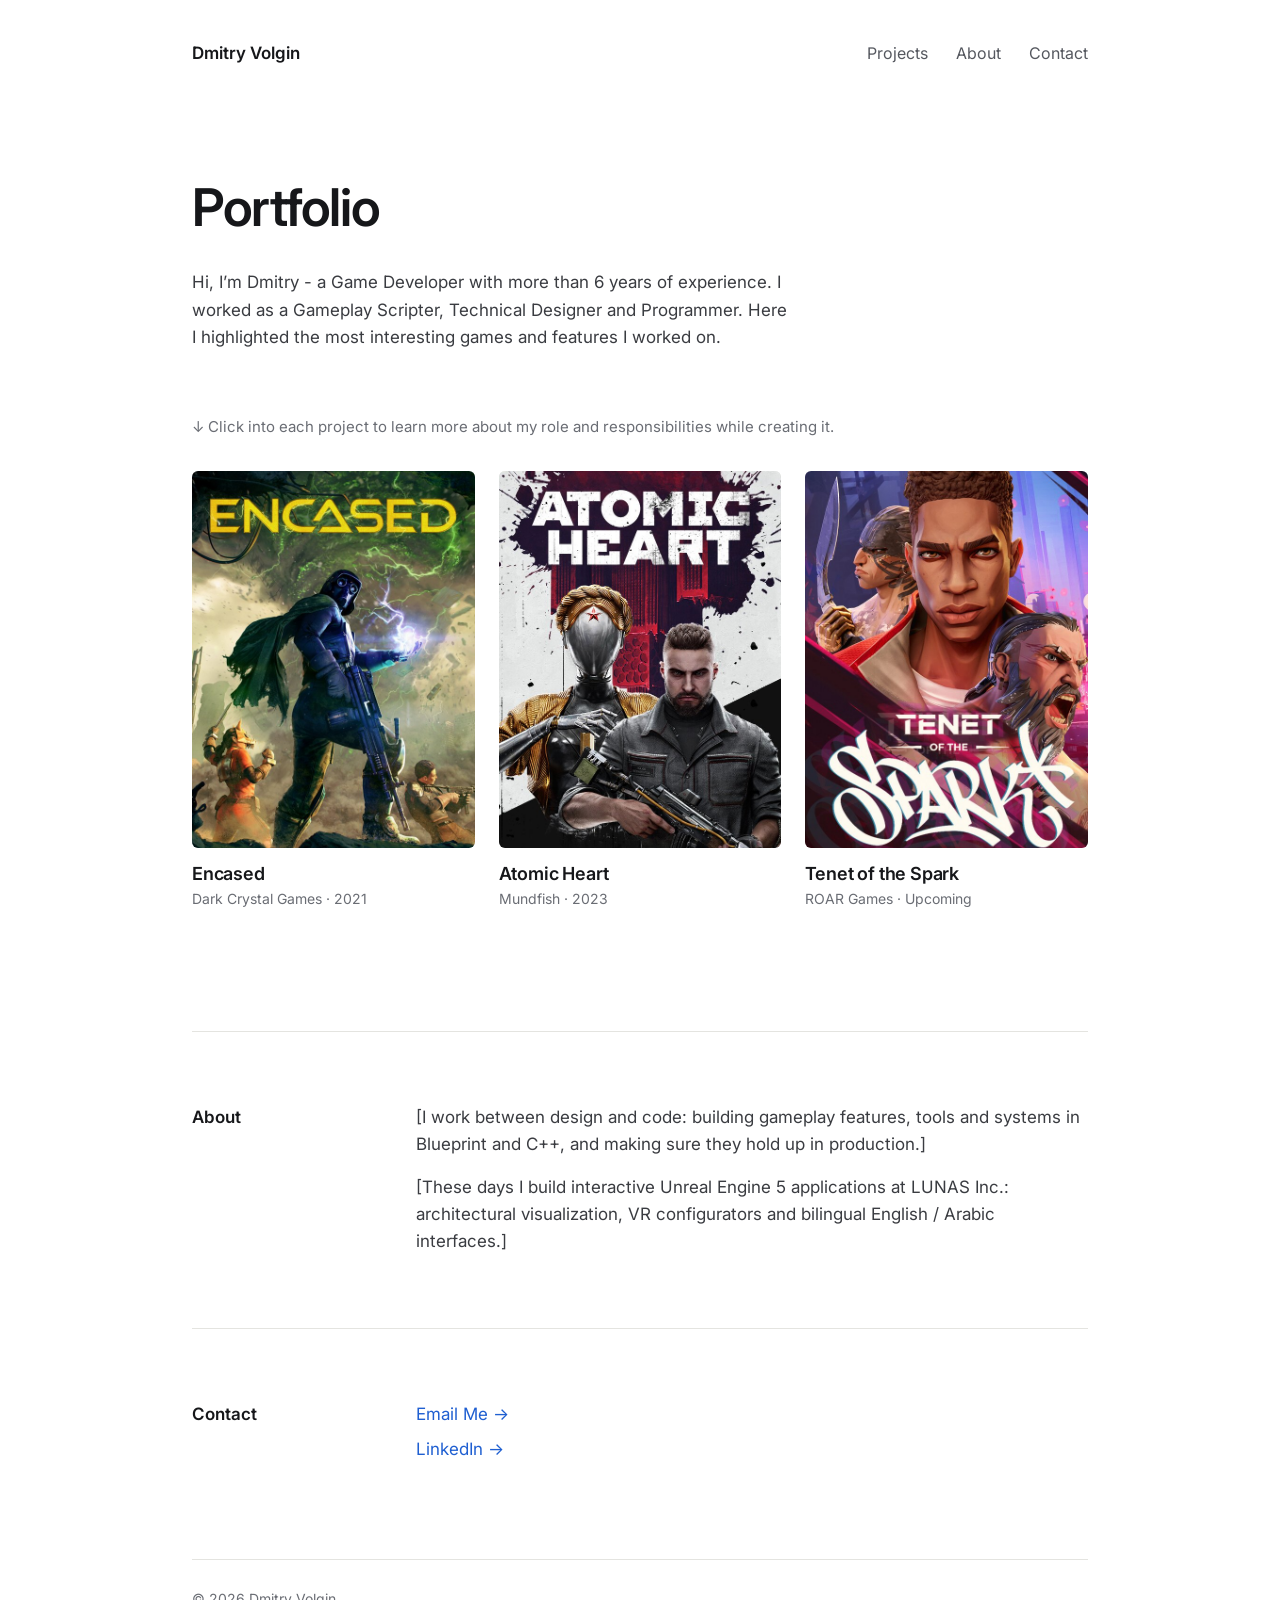
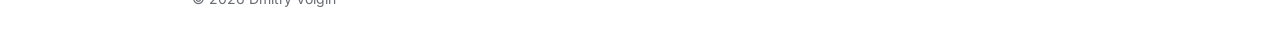
==== index.html @ 2759f9f1 "Intro wording: I worked on Co-Authored-By: Claude Opus 5.5 <noreply@anthropic.com> Claude-Session: h" ====
<!DOCTYPE html>
<html lang="en">
<head>
  <meta charset="utf-8">
  <meta name="viewport" content="width=device-width, initial-scale=1">
  <title>Dmitry Volgin — Portfolio</title>
  <meta name="description" content="Game Developer with more than 6 years of experience: Gameplay Scripter, Technical Designer and Programmer. Encased, Atomic Heart, Tenet of the Spark.">
  <meta property="og:title" content="Dmitry Volgin — Portfolio">
  <meta property="og:description" content="Game Developer with more than 6 years of experience. Encased, Atomic Heart, Tenet of the Spark.">
  <meta property="og:type" content="website">
  <link rel="icon" href="data:image/svg+xml,<svg xmlns='http://www.w3.org/2000/svg' viewBox='0 0 100 100'><text y='.9em' font-size='90'>🧙🏼‍♂️</text></svg>">
  <link rel="preconnect" href="https://fonts.googleapis.com">
  <link rel="preconnect" href="https://fonts.gstatic.com" crossorigin>
  <link rel="stylesheet" href="https://fonts.googleapis.com/css2?family=Inter:wght@400;500;600&display=swap">
  <link rel="stylesheet" href="assets/style.css?v=4">
  <script defer src="https://cloud.umami.is/script.js" data-website-id="734f66b2-72e3-453f-8a4b-711d15af3ee4"></script>
</head>
<body>
  <div class="container">
    <header class="site-header">
      <a class="brand" href="./">Dmitry Volgin</a>
      <nav class="nav" aria-label="Main">
        <a href="#projects">Projects</a>
        <a href="#about">About</a>
        <a href="#contact">Contact</a>
      </nav>
    </header>

    <main>
      <section class="intro">
        <h1>Portfolio</h1>
        <p>Hi, I’m Dmitry - a Game Developer with more than 6 years of experience. I worked as a Gameplay Scripter, Technical Designer and Programmer. Here I highlighted the most interesting games and features I worked on.</p>
      </section>

      <section id="projects" aria-label="Projects">
        <p class="hint">↓ Click into each project to learn more about my role and responsibilities while creating it.</p>
        <div class="work">
          <a class="card" href="projects/encased.html" data-umami-event="open-project" data-umami-event-project="encased">
            <div class="thumb"><img src="images/encased-card.jpg" onerror="this.remove()" alt="Encased cover" loading="lazy"></div>
            <div class="card-text">
              <h2>Encased</h2>
              <span class="meta">Dark Crystal Games · 2021</span>
            </div>
          </a>
          <a class="card" href="projects/atomic-heart.html" data-umami-event="open-project" data-umami-event-project="atomic-heart">
            <div class="thumb"><img src="images/atomic-heart-card.jpg" onerror="this.remove()" alt="Atomic Heart cover" loading="lazy" style="object-position: center top"></div>
            <div class="card-text">
              <h2>Atomic Heart</h2>
              <span class="meta">Mundfish · 2023</span>
            </div>
          </a>
          <a class="card" href="projects/tenet-of-the-spark.html" data-umami-event="open-project" data-umami-event-project="tenet-of-the-spark">
            <div class="thumb"><img src="images/tenet-of-the-spark-card.jpg" onerror="this.remove()" alt="Tenet of the Spark cover" loading="lazy"></div>
            <div class="card-text">
              <h2>Tenet of the Spark</h2>
              <span class="meta">ROAR Games · Upcoming</span>
            </div>
          </a>
        </div>
      </section>

      <section id="about" class="split">
        <h2>About</h2>
        <div>
          <p>[I work between design and code: building gameplay features, tools and systems in Blueprint and C++, and making sure they hold up in production.]</p>
          <p>[These days I build interactive Unreal Engine 5 applications at LUNAS Inc.: architectural visualization, VR configurators and bilingual English / Arabic interfaces.]</p>
        </div>
      </section>

      <section id="contact" class="split">
        <h2>Contact</h2>
        <div>
          <a class="accent" href="mailto:dmitryvolgin1996@gmail.com" data-umami-event="contact-email">Email Me →</a>
          <a class="accent" href="https://www.linkedin.com/in/dmitryvolgin1996/" target="_blank" rel="noopener" data-umami-event="contact-linkedin">LinkedIn →</a>
        </div>
      </section>
    </main>

    <footer class="site-footer">
      <span>© 2026 Dmitry Volgin</span>
    </footer>
  </div>
</body>
</html>
---- assets/style.css ----
:root {
  --bg: #FFFFFF;
  --text: #16171A;
  --body: #3A3C41;
  --nav: #55585F;
  --muted: #6A6D74;
  --line: #E4E4E0;
  --thumb: #EEEEEA;
  --soft: #F5F5F2;
  --accent: #1F5FD1;
  --radius: 6px;
  --max: 960px;
  --read: 680px;
}

* { box-sizing: border-box; }

html { scroll-behavior: smooth; }

body {
  margin: 0;
  background: var(--bg);
  color: var(--text);
  font: 17px/1.6 Inter, system-ui, -apple-system, "Segoe UI", Roboto, sans-serif;
  -webkit-font-smoothing: antialiased;
}

a { color: var(--text); text-decoration: none; }
a:hover { text-decoration: underline; text-underline-offset: 4px; }
a.accent { color: var(--accent); }

img { display: block; max-width: 100%; }

.container { max-width: var(--max); margin: 0 auto; padding: 0 32px; }

/* ---------- Header ---------- */
.site-header {
  padding: 40px 0 0;
  display: flex; flex-wrap: wrap; justify-content: space-between; align-items: center; gap: 16px;
}
.brand { font-weight: 600; font-size: 17px; }
.nav { display: flex; flex-wrap: wrap; gap: 28px; font-size: 16px; }
.nav a { color: var(--nav); }

/* ---------- Home ---------- */
.intro { padding: 112px 0 64px; }
.intro h1 {
  margin: 0; font-size: clamp(36px, 5vw, 52px); font-weight: 600;
  line-height: 1.12; letter-spacing: -0.025em;
}
.intro p { margin: 32px 0 0; max-width: 600px; color: var(--body); }
.hint { margin: 0 0 32px; font-size: 15px; color: var(--muted); }

.work {
  display: grid; gap: 48px 24px;
  grid-template-columns: repeat(auto-fill, minmax(min(100%, 240px), 1fr));
  padding-bottom: 120px;
}
.card { display: flex; flex-direction: column; gap: 14px; }
.card:hover { text-decoration: none; }
.card:hover h2 { text-decoration: underline; text-underline-offset: 4px; }
.thumb {
  aspect-ratio: 3 / 4; border-radius: var(--radius);
  background: var(--thumb); overflow: hidden;
}
.thumb img { width: 100%; height: 100%; object-fit: cover; transition: transform .3s ease; }
.card:hover .thumb img { transform: scale(1.02); }
.card h2 { margin: 0; font-size: 18px; font-weight: 600; line-height: 1.35; letter-spacing: -0.01em; }
.card .meta { font-size: 14px; color: var(--muted); }
.card-text { display: flex; flex-direction: column; gap: 2px; }

.split {
  border-top: 1px solid var(--line);
  padding: 72px 0;
  display: flex; flex-wrap: wrap; gap: 24px 64px;
}
.split > h2 { flex: 0 0 160px; margin: 0; font-size: 17px; font-weight: 600; }
.split > div { flex: 1 1 420px; min-width: 0; display: flex; flex-direction: column; gap: 8px; }
.split > div p { margin: 0; color: var(--body); }
#about > div { gap: 16px; }
#contact { padding-bottom: 96px; }

/* ---------- Footer ---------- */
.site-footer {
  border-top: 1px solid var(--line);
  padding: 28px 0 40px;
  display: flex; flex-wrap: wrap; justify-content: space-between; gap: 12px;
  font-size: 14px; color: var(--muted);
}

/* ---------- Project page ---------- */
.project-top { padding: 96px 0 48px; }
.back { font-size: 15px; color: var(--muted); }
.project-top h1 {
  margin: 24px 0 0; font-size: clamp(36px, 5vw, 52px); font-weight: 600;
  line-height: 1.12; letter-spacing: -0.025em;
}
.project-top .sub { margin: 10px 0 0; font-size: 22px; color: var(--muted); }

.cover { aspect-ratio: 16 / 9; border-radius: var(--radius); background: var(--thumb); overflow: hidden; }
.cover img { width: 100%; height: 100%; object-fit: cover; }

.props {
  margin: 48px 0 0; padding: 0 0 48px; border-bottom: 1px solid var(--line);
  display: grid; grid-template-columns: repeat(auto-fit, minmax(180px, 1fr)); gap: 24px;
}
.props dt { font-size: 14px; color: var(--muted); }
.props dd { margin: 4px 0 0; font-weight: 500; overflow-wrap: anywhere; }

.content { max-width: var(--read); padding-top: 56px; color: var(--body); line-height: 1.65; }
.content p { margin: 0 0 18px; }
.content ul { margin: 0 0 18px; padding-left: 20px; }
.content li { margin: 0 0 8px; }
.content h2 {
  margin: 64px 0 16px; font-size: 24px; font-weight: 600;
  letter-spacing: -0.015em; color: var(--text); line-height: 1.3;
}
.content h3 { margin: 48px 0 12px; font-size: 19px; font-weight: 600; color: var(--text); line-height: 1.35; }
.content h2, .content h3 { scroll-margin-top: 24px; }

.toc { list-style: none; padding: 0 !important; margin: 0 0 32px !important; }
.toc li { margin: 0 0 6px; }
.toc a { color: var(--muted); font-size: 15px; }
.toc a:hover { color: var(--text); }
.toc .lvl-3 { padding-left: 16px; }

.callout {
  background: var(--soft); border-radius: var(--radius);
  padding: 18px 20px; margin: 8px 0; font-size: 15px; color: var(--body);
}

.video {
  position: relative; aspect-ratio: 16 / 9; margin: 24px 0 32px;
  border-radius: var(--radius); overflow: hidden; background: var(--thumb);
}
.video.r43 { aspect-ratio: 4 / 3; }
.video iframe { position: absolute; inset: 0; width: 100%; height: 100%; border: 0; }

.pager {
  margin-top: 96px; border-top: 1px solid var(--line); padding: 40px 0;
  display: flex; flex-wrap: wrap; justify-content: space-between; gap: 16px;
}
.pager .prev { color: var(--nav); }
.pager .next { font-weight: 500; }

@media (max-width: 600px) {
  body { font-size: 16px; }
  .container { padding: 0 20px; }
  .site-header { padding-top: 28px; }
  .nav { gap: 20px; }
  .intro { padding: 72px 0 48px; }
  .project-top { padding: 64px 0 36px; }
  .project-top .sub { font-size: 19px; }
  .work { grid-template-columns: repeat(2, 1fr); gap: 32px 14px; padding-bottom: 80px; }
  .card { gap: 10px; }
  .card h2 { font-size: 16px; }
  .card .meta { font-size: 13px; }
}
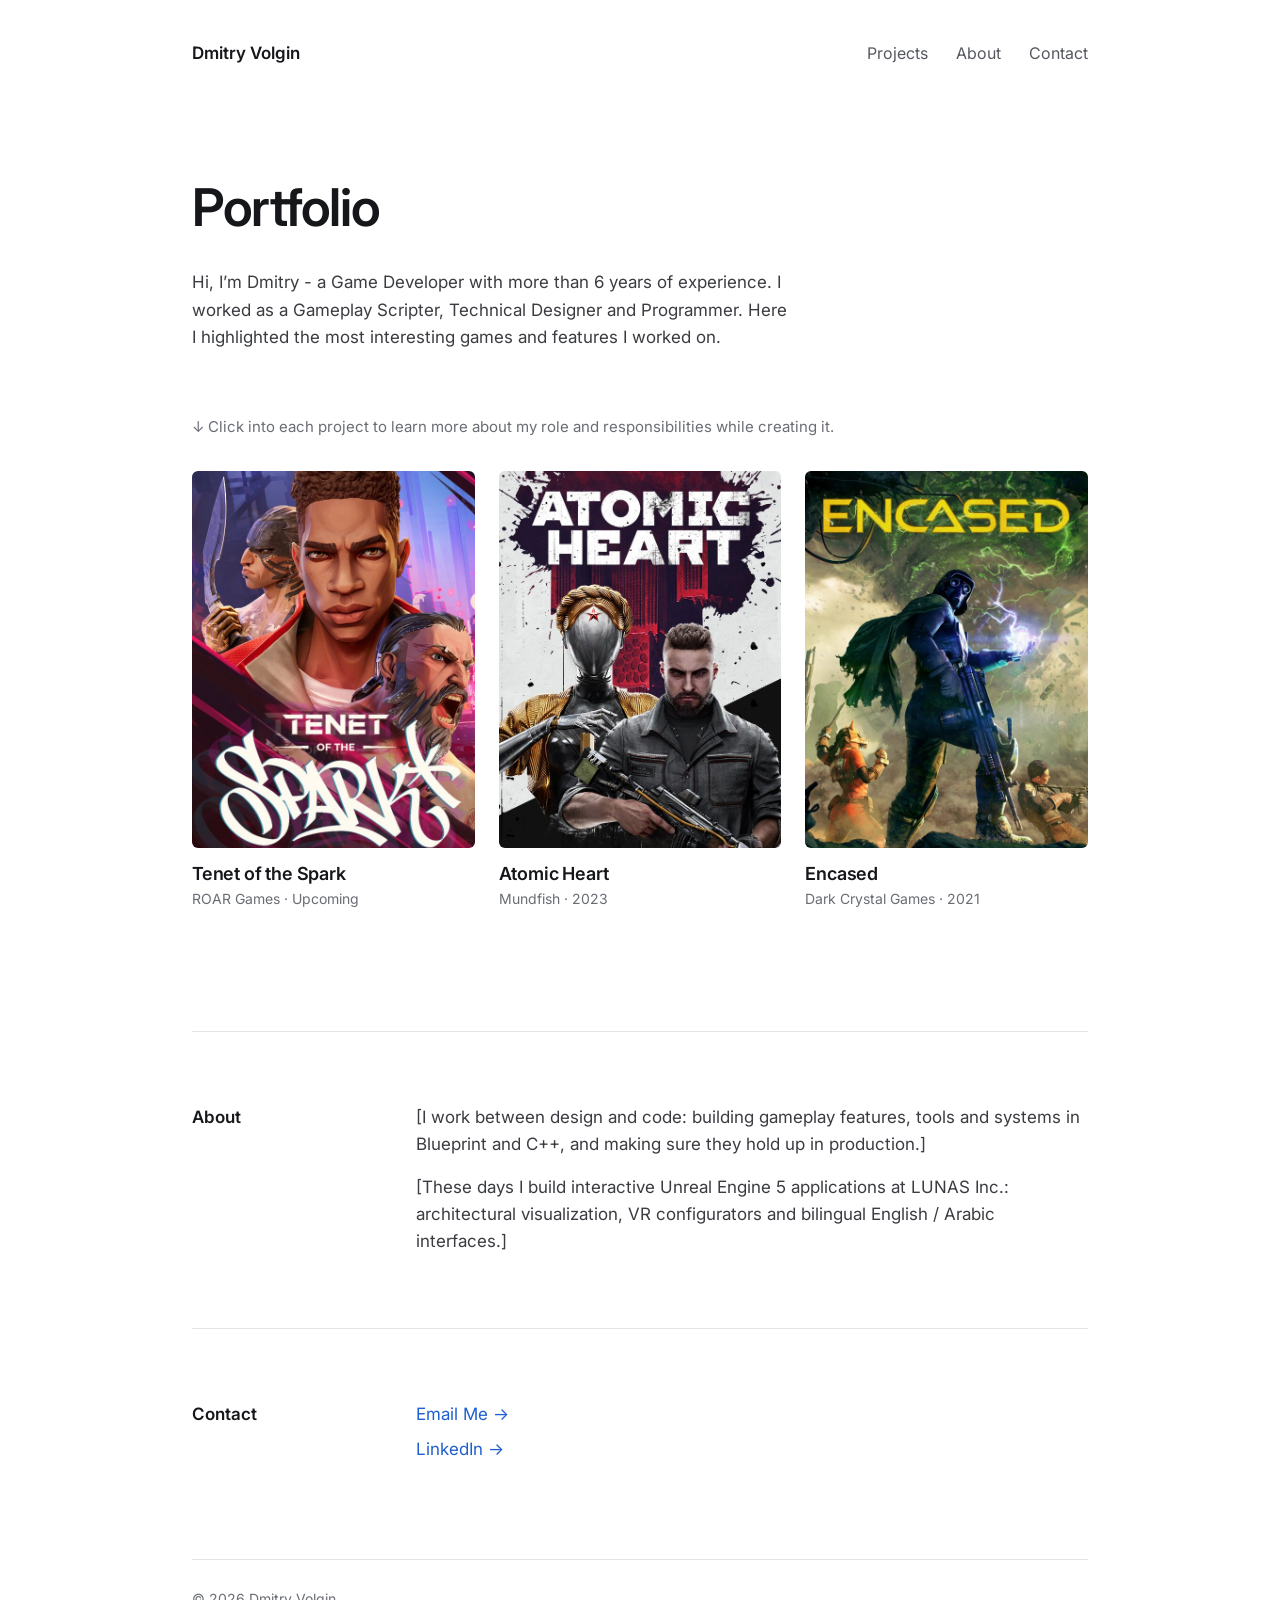
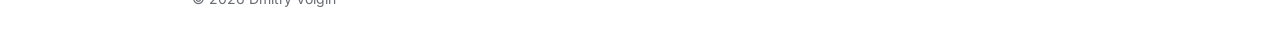
==== commit 876ed961: "Larger headings, sidebar table of contents, project order - Top-level section headings are h2 at 28p" ====
--- a/index.html
+++ b/index.html
@@ -12,7 +12,7 @@
   <link rel="preconnect" href="https://fonts.googleapis.com">
   <link rel="preconnect" href="https://fonts.gstatic.com" crossorigin>
   <link rel="stylesheet" href="https://fonts.googleapis.com/css2?family=Inter:wght@400;500;600&display=swap">
-  <link rel="stylesheet" href="assets/style.css?v=4">
+  <link rel="stylesheet" href="assets/style.css?v=6">
   <script defer src="https://cloud.umami.is/script.js" data-website-id="734f66b2-72e3-453f-8a4b-711d15af3ee4"></script>
 </head>
 <body>
@@ -35,11 +35,11 @@
       <section id="projects" aria-label="Projects">
         <p class="hint">↓ Click into each project to learn more about my role and responsibilities while creating it.</p>
         <div class="work">
-          <a class="card" href="projects/encased.html" data-umami-event="open-project" data-umami-event-project="encased">
-            <div class="thumb"><img src="images/encased-card.jpg" onerror="this.remove()" alt="Encased cover" loading="lazy"></div>
+          <a class="card" href="projects/tenet-of-the-spark.html" data-umami-event="open-project" data-umami-event-project="tenet-of-the-spark">
+            <div class="thumb"><img src="images/tenet-of-the-spark-card.jpg" onerror="this.remove()" alt="Tenet of the Spark cover" loading="lazy"></div>
             <div class="card-text">
-              <h2>Encased</h2>
-              <span class="meta">Dark Crystal Games · 2021</span>
+              <h2>Tenet of the Spark</h2>
+              <span class="meta">ROAR Games · Upcoming</span>
             </div>
           </a>
           <a class="card" href="projects/atomic-heart.html" data-umami-event="open-project" data-umami-event-project="atomic-heart">
@@ -49,11 +49,11 @@
               <span class="meta">Mundfish · 2023</span>
             </div>
           </a>
-          <a class="card" href="projects/tenet-of-the-spark.html" data-umami-event="open-project" data-umami-event-project="tenet-of-the-spark">
-            <div class="thumb"><img src="images/tenet-of-the-spark-card.jpg" onerror="this.remove()" alt="Tenet of the Spark cover" loading="lazy"></div>
+          <a class="card" href="projects/encased.html" data-umami-event="open-project" data-umami-event-project="encased">
+            <div class="thumb"><img src="images/encased-card.jpg" onerror="this.remove()" alt="Encased cover" loading="lazy"></div>
             <div class="card-text">
-              <h2>Tenet of the Spark</h2>
-              <span class="meta">ROAR Games · Upcoming</span>
+              <h2>Encased</h2>
+              <span class="meta">Dark Crystal Games · 2021</span>
             </div>
           </a>
         </div>
--- a/assets/style.css
+++ b/assets/style.css
@@ -112,17 +112,53 @@
 .content ul { margin: 0 0 18px; padding-left: 20px; }
 .content li { margin: 0 0 8px; }
 .content h2 {
-  margin: 64px 0 16px; font-size: 24px; font-weight: 600;
+  margin: 64px 0 16px; font-size: 28px; font-weight: 600;
   letter-spacing: -0.015em; color: var(--text); line-height: 1.3;
 }
-.content h3 { margin: 48px 0 12px; font-size: 19px; font-weight: 600; color: var(--text); line-height: 1.35; }
+.content h3 { margin: 48px 0 12px; font-size: 22px; font-weight: 600; color: var(--text); line-height: 1.35; }
 .content h2, .content h3 { scroll-margin-top: 24px; }
 
-.toc { list-style: none; padding: 0 !important; margin: 0 0 32px !important; }
-.toc li { margin: 0 0 6px; }
-.toc a { color: var(--muted); font-size: 15px; }
-.toc a:hover { color: var(--text); }
-.toc .lvl-3 { padding-left: 16px; }
+/* Table of contents: card inside the article (phones, tablets) */
+.toc-title { margin: 0 0 10px !important; font-size: 14px; color: var(--muted); }
+.toc-card {
+  background: var(--soft); border-radius: var(--radius);
+  padding: 18px 20px; margin: 8px 0 24px;
+}
+.toc { list-style: none; padding: 0 !important; margin: 0 !important; counter-reset: toc; }
+.toc li { margin: 0 0 8px; font-size: 15px; line-height: 1.4; break-inside: avoid; }
+.toc li:last-child { margin-bottom: 0; }
+.toc a { color: var(--accent); }
+.toc .lvl-2 { counter-increment: toc; display: flex; gap: 10px; }
+.toc .lvl-2::before {
+  content: counter(toc, decimal-leading-zero);
+  flex: 0 0 auto; color: var(--muted); font-variant-numeric: tabular-nums;
+}
+.toc .lvl-3 { padding-left: 30px; font-size: 14px; }
+@media (min-width: 560px) {
+  .toc { column-count: 2; column-gap: 32px; }
+}
+
+/* Table of contents: sticky sidebar (desktop) */
+.toc-side { display: none; }
+@media (min-width: 1000px) {
+  .project-body {
+    display: grid; grid-template-columns: minmax(0, var(--read)) minmax(0, 1fr); gap: 48px;
+  }
+  .toc-card { display: none; }
+  .toc-side {
+    display: block; position: sticky; top: 32px; align-self: start;
+    margin-top: 56px; max-height: calc(100vh - 64px); overflow-y: auto;
+  }
+  .toc-list { list-style: none; margin: 0; padding: 0; }
+  .toc-list li { margin: 0; font-size: 14px; line-height: 1.4; }
+  .toc-list a {
+    display: block; padding: 5px 0 5px 12px;
+    border-left: 2px solid var(--line); color: var(--muted);
+  }
+  .toc-list a:hover { color: var(--text); text-decoration: none; }
+  .toc-list .lvl-3 a { padding-left: 24px; font-size: 13px; }
+  .toc-list a.active { border-left-color: var(--text); color: var(--text); font-weight: 500; }
+}
 
 .callout {
   background: var(--soft); border-radius: var(--radius);
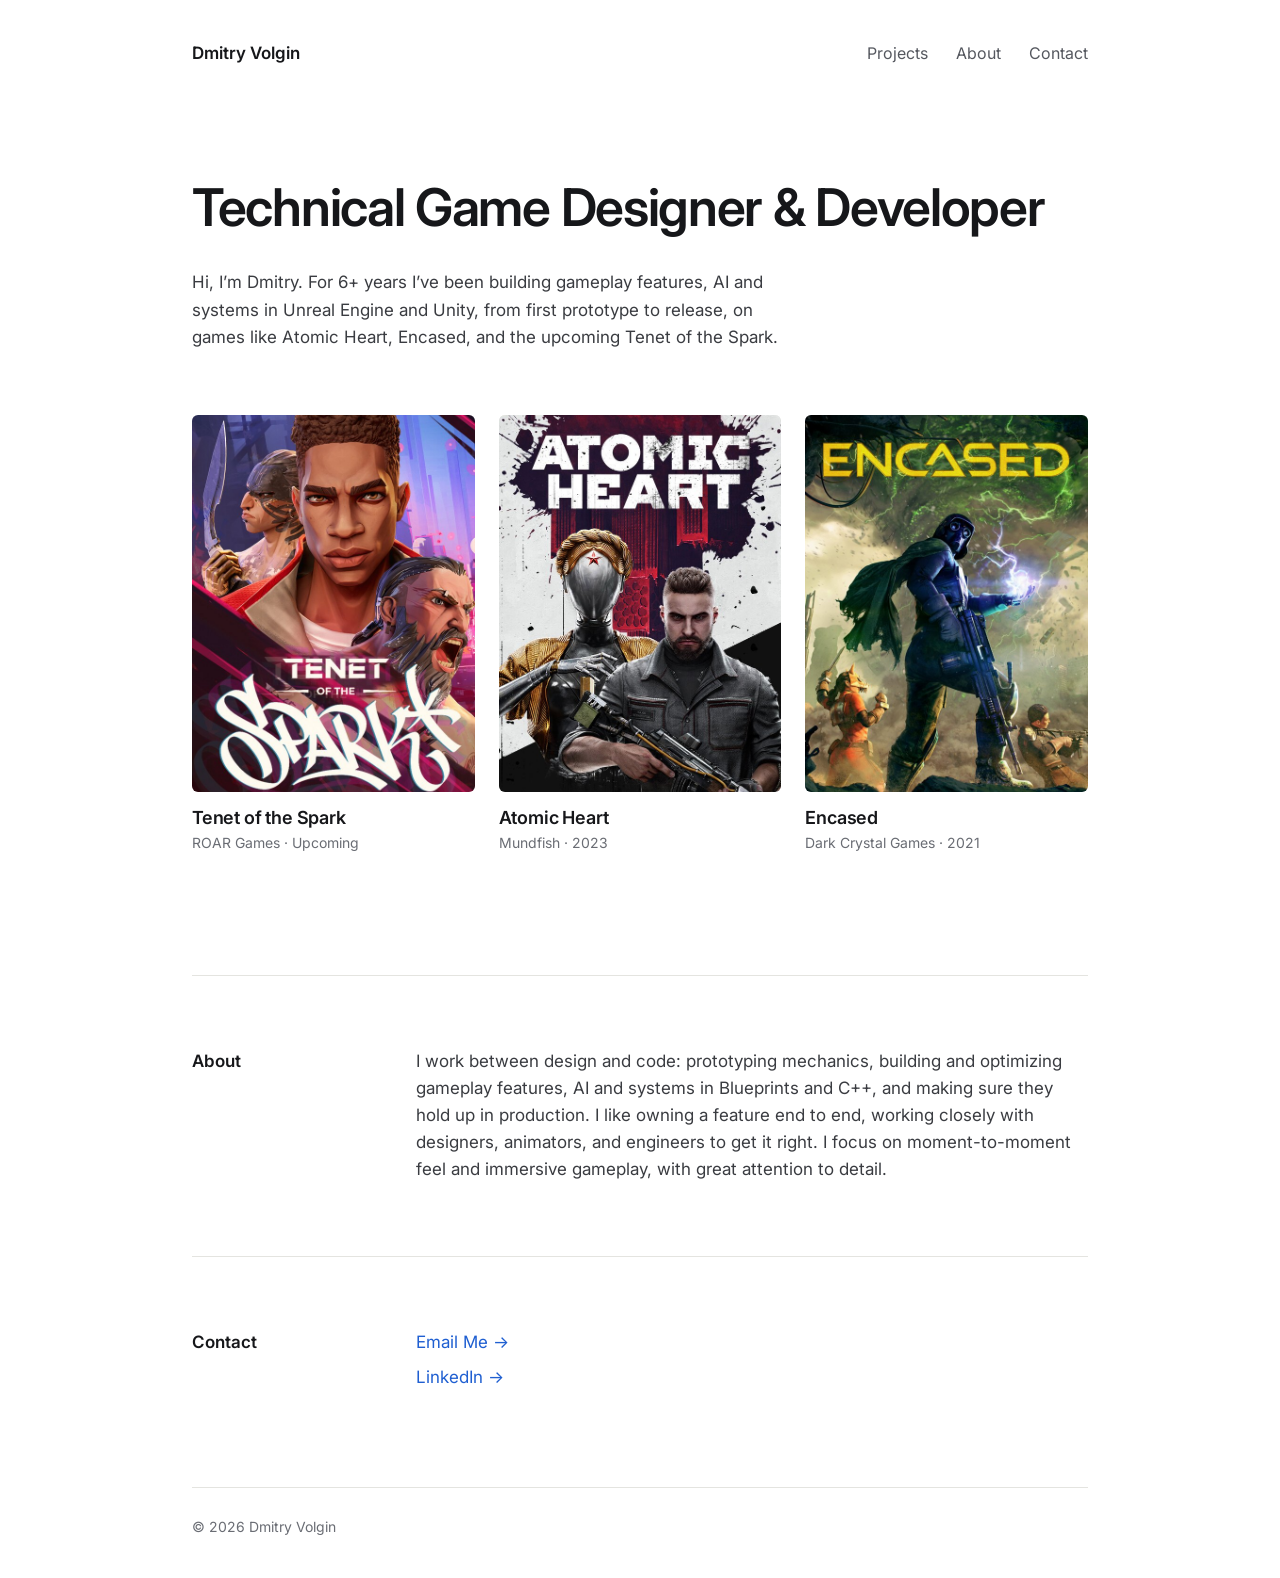
==== commit 3b0826b2: "Home: new heading, intro and About - Heading "Technical Game Designer & Developer" instead of "Portf" ====
--- a/index.html
+++ b/index.html
@@ -28,12 +28,11 @@
 
     <main>
       <section class="intro">
-        <h1>Portfolio</h1>
-        <p>Hi, I’m Dmitry - a Game Developer with more than 6 years of experience. I worked as a Gameplay Scripter, Technical Designer and Programmer. Here I highlighted the most interesting games and features I worked on.</p>
+        <h1>Technical Game Designer &amp; Developer</h1>
+        <p>Hi, I’m Dmitry. For 6+ years I’ve been building gameplay features, AI and systems in Unreal Engine and Unity, from first prototype to release, on games like Atomic Heart, Encased, and the upcoming Tenet of the Spark.</p>
       </section>
 
       <section id="projects" aria-label="Projects">
-        <p class="hint">↓ Click into each project to learn more about my role and responsibilities while creating it.</p>
         <div class="work">
           <a class="card" href="projects/tenet-of-the-spark.html" data-umami-event="open-project" data-umami-event-project="tenet-of-the-spark">
             <div class="thumb"><img src="images/tenet-of-the-spark-card.jpg" onerror="this.remove()" alt="Tenet of the Spark cover" loading="lazy"></div>
@@ -62,8 +61,7 @@
       <section id="about" class="split">
         <h2>About</h2>
         <div>
-          <p>[I work between design and code: building gameplay features, tools and systems in Blueprint and C++, and making sure they hold up in production.]</p>
-          <p>[These days I build interactive Unreal Engine 5 applications at LUNAS Inc.: architectural visualization, VR configurators and bilingual English / Arabic interfaces.]</p>
+          <p>I work between design and code: prototyping mechanics, building and optimizing gameplay features, AI and systems in Blueprints and C++, and making sure they hold up in production. I like owning a feature end to end, working closely with designers, animators, and engineers to get it right. I focus on moment-to-moment feel and immersive gameplay, with great attention to detail.</p>
         </div>
       </section>
 
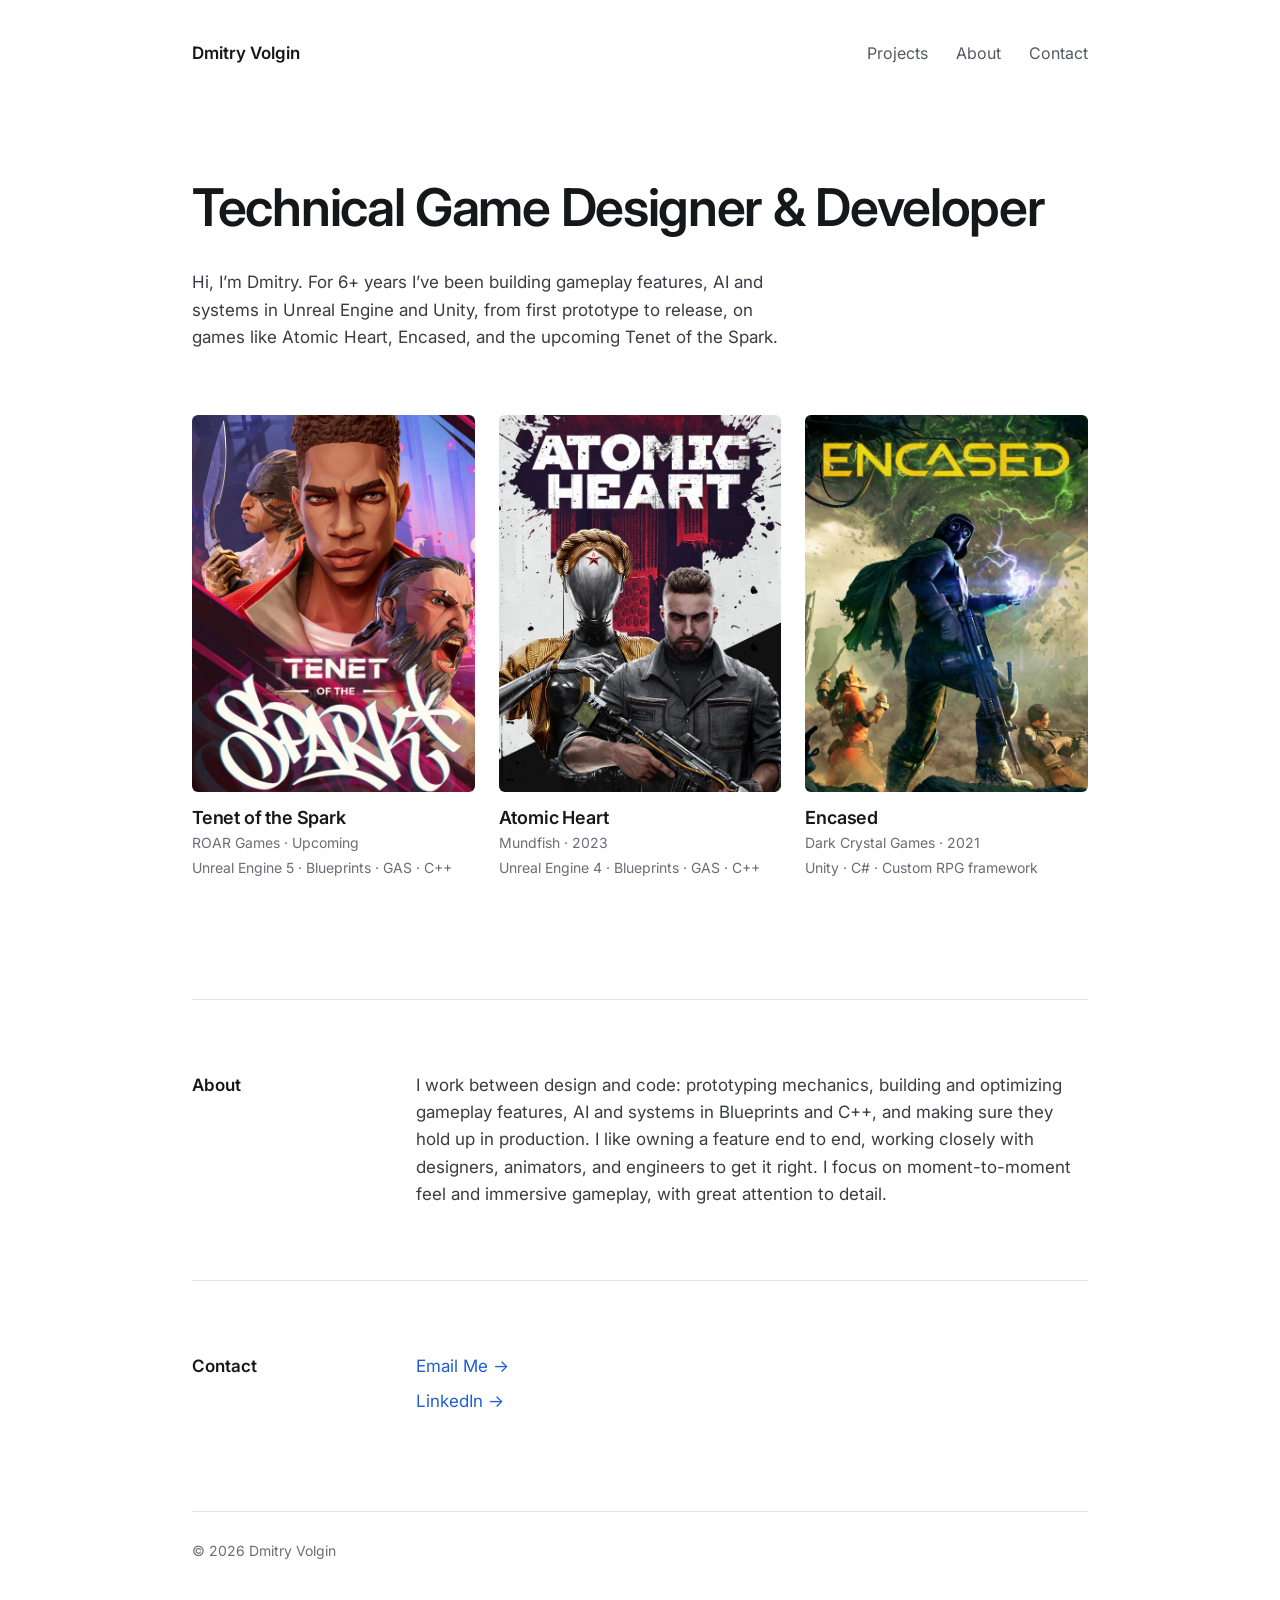
==== commit 9e805e79: "Deeper project write-ups, tech stack in subtitles and cards - Atomic Heart: detailed Ecosystem, car " ====
--- a/index.html
+++ b/index.html
@@ -39,6 +39,7 @@
             <div class="card-text">
               <h2>Tenet of the Spark</h2>
               <span class="meta">ROAR Games · Upcoming</span>
+              <span class="meta">Unreal Engine 5 · Blueprints · GAS · C++</span>
             </div>
           </a>
           <a class="card" href="projects/atomic-heart.html" data-umami-event="open-project" data-umami-event-project="atomic-heart">
@@ -46,6 +47,7 @@
             <div class="card-text">
               <h2>Atomic Heart</h2>
               <span class="meta">Mundfish · 2023</span>
+              <span class="meta">Unreal Engine 4 · Blueprints · GAS · C++</span>
             </div>
           </a>
           <a class="card" href="projects/encased.html" data-umami-event="open-project" data-umami-event-project="encased">
@@ -53,6 +55,7 @@
             <div class="card-text">
               <h2>Encased</h2>
               <span class="meta">Dark Crystal Games · 2021</span>
+              <span class="meta">Unity · C# · Custom RPG framework</span>
             </div>
           </a>
         </div>
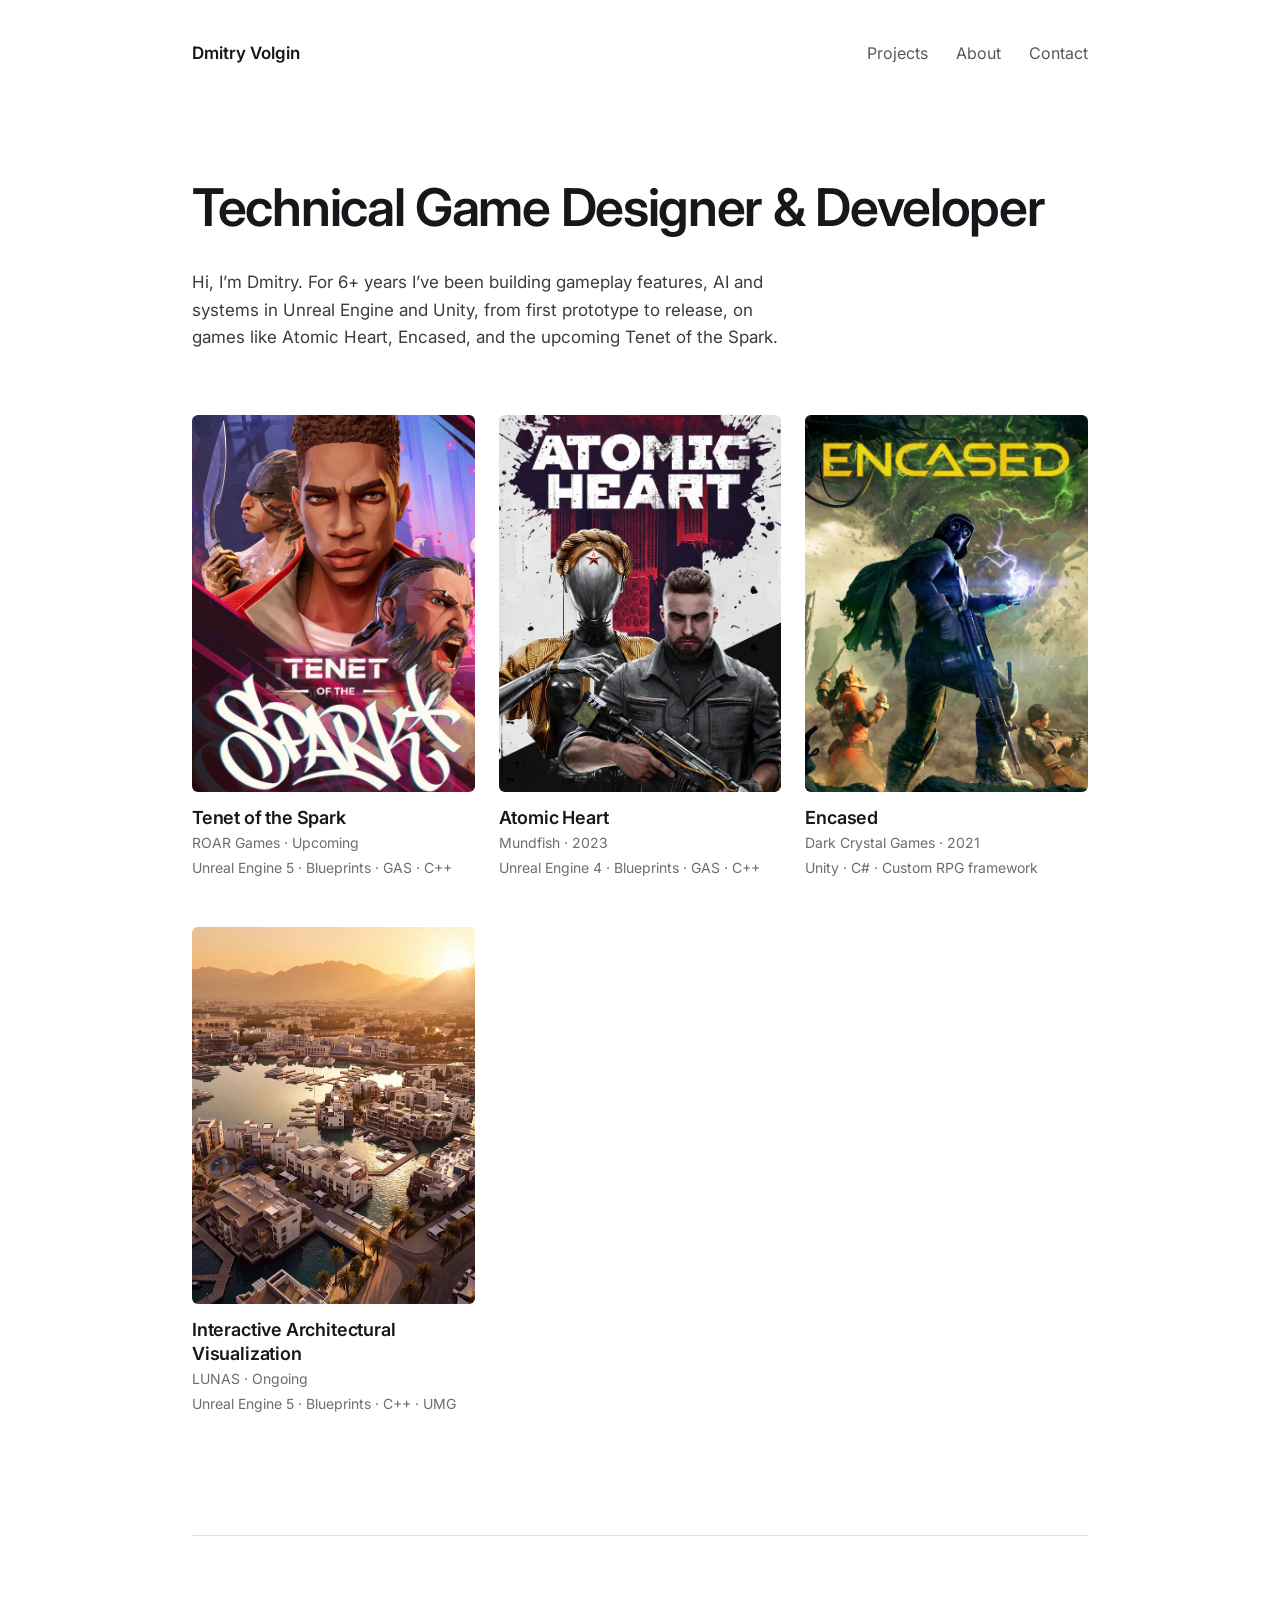
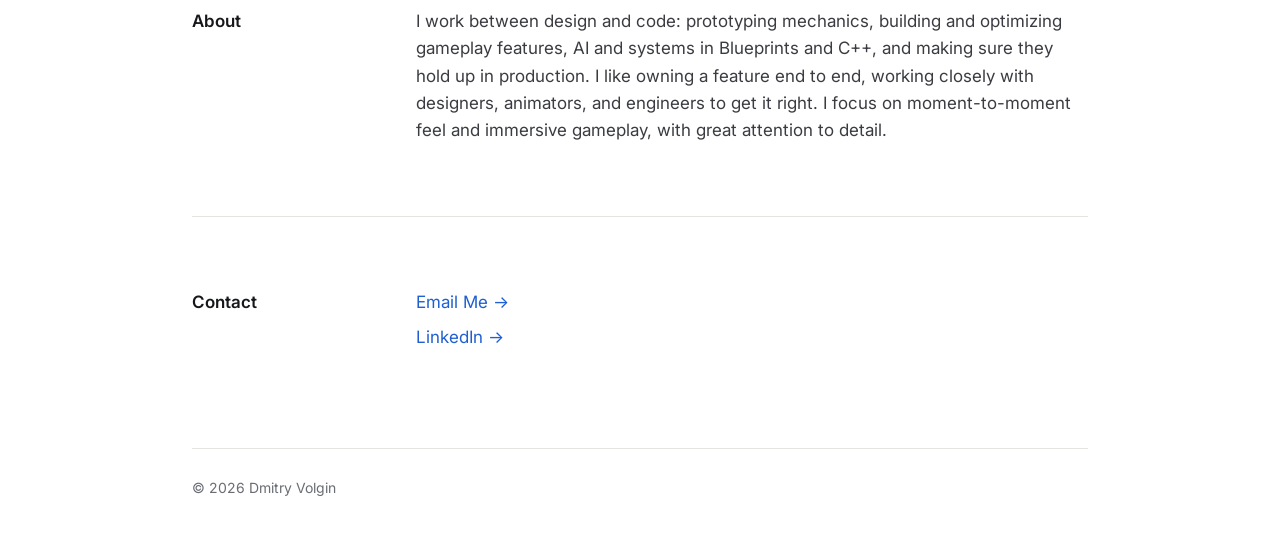
==== commit 450e791b: "Add Interactive Architectural Visualization (LUNAS) project Co-Authored-By: Claude Opus 5.5 <noreply" ====
--- a/index.html
+++ b/index.html
@@ -58,6 +58,14 @@
               <span class="meta">Unity · C# · Custom RPG framework</span>
             </div>
           </a>
+          <a class="card" href="projects/interactive-archviz.html" data-umami-event="open-project" data-umami-event-project="interactive-archviz">
+            <div class="thumb"><img src="images/interactive-archviz-card.webp" onerror="this.remove()" alt="Interactive Architectural Visualization cover" loading="lazy"></div>
+            <div class="card-text">
+              <h2>Interactive Architectural Visualization</h2>
+              <span class="meta">LUNAS · Ongoing</span>
+              <span class="meta">Unreal Engine 5 · Blueprints · C++ · UMG</span>
+            </div>
+          </a>
         </div>
       </section>
 
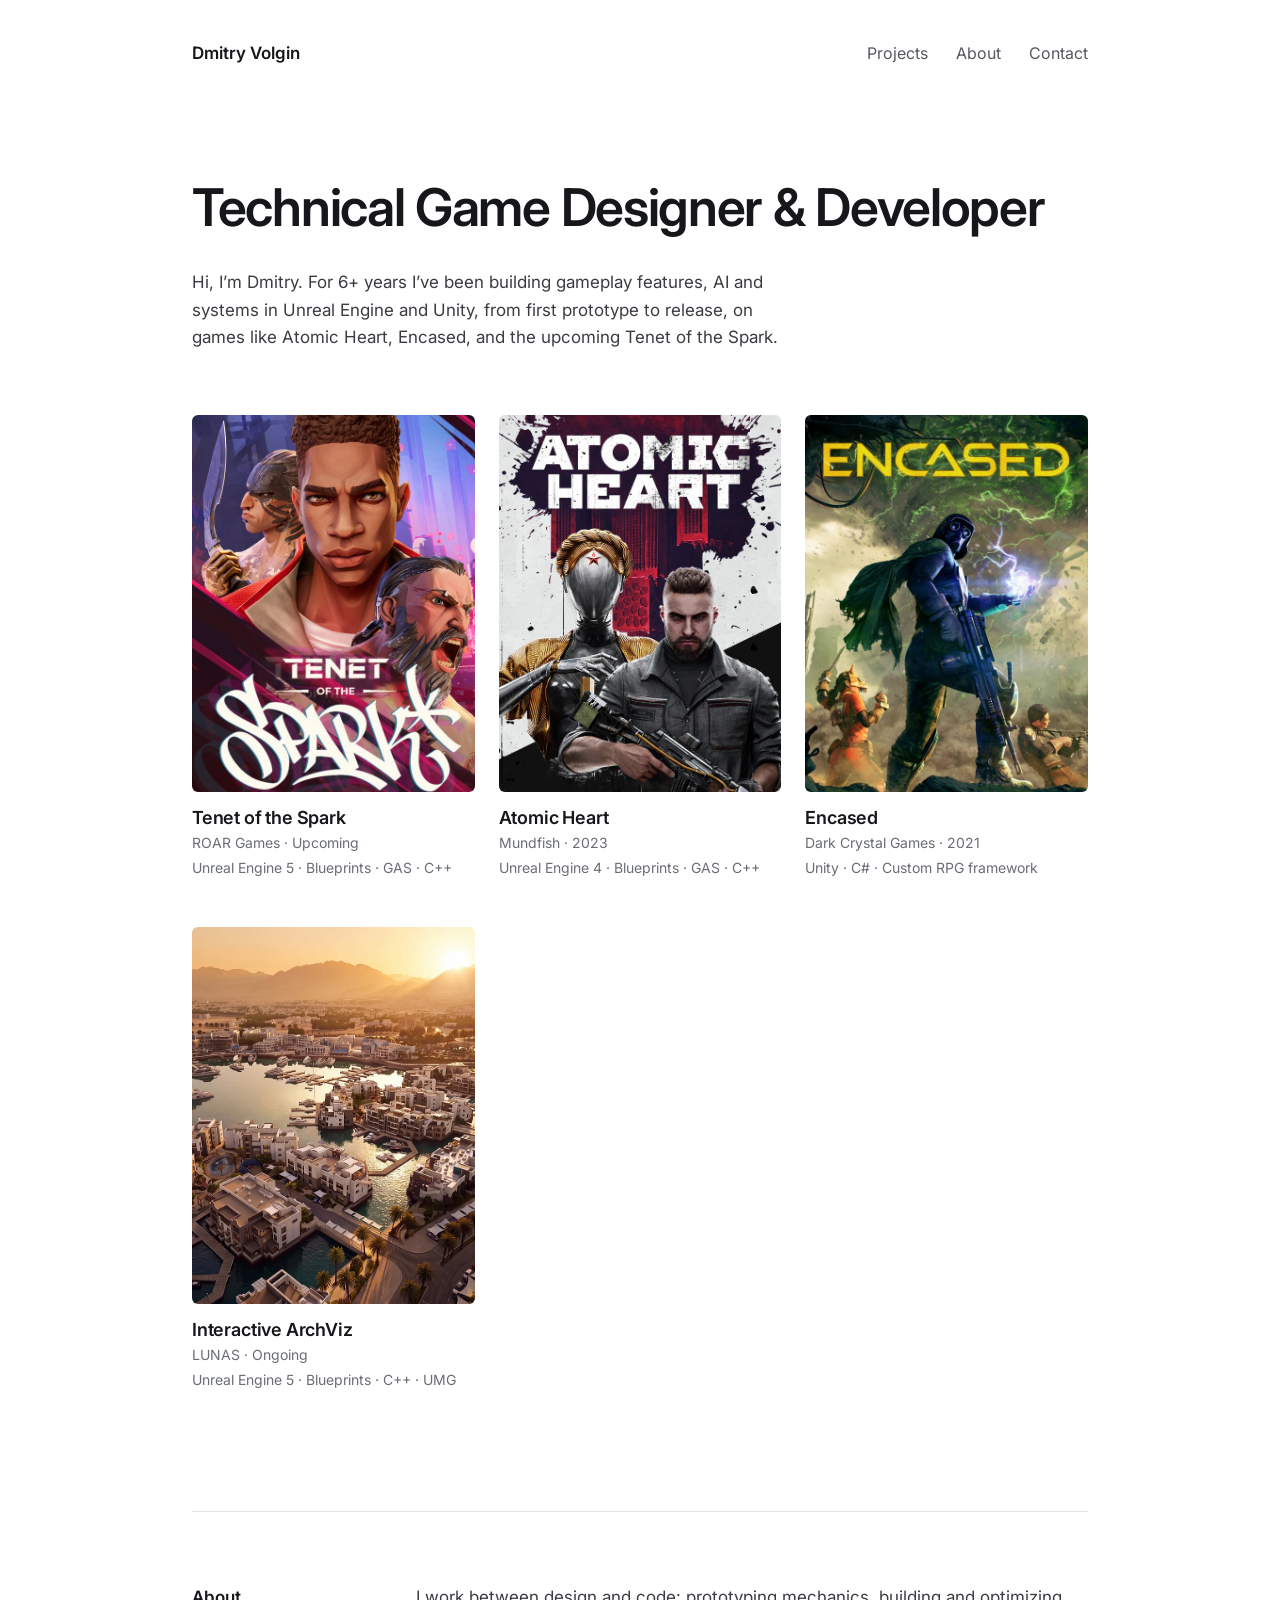
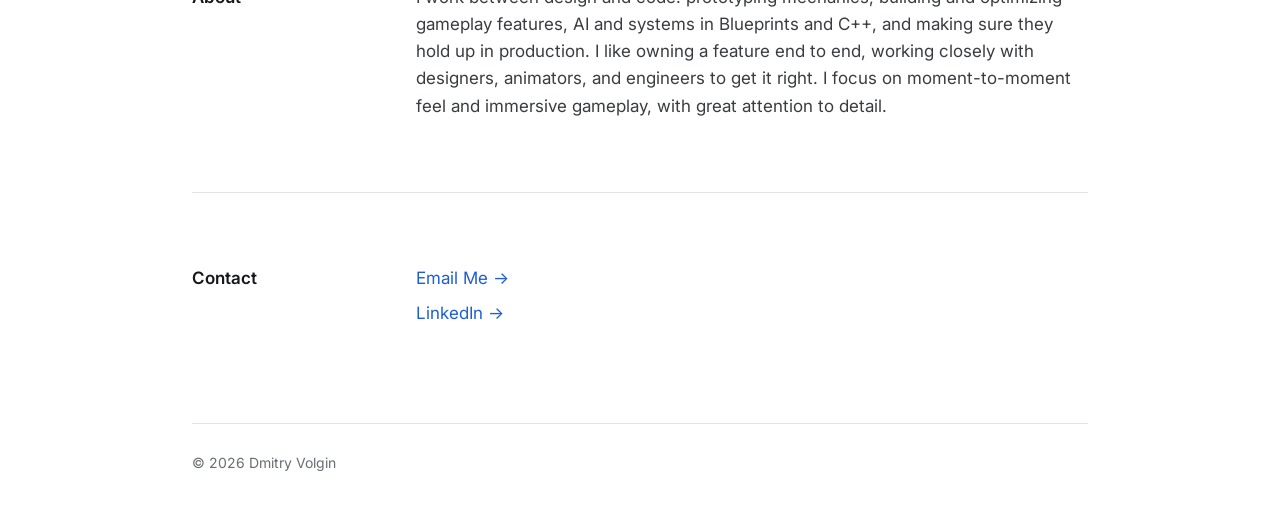
==== commit edfa592e: "Rename LUNAS project to Interactive ArchViz, generalize engine version Co-Authored-By: Claude Opus 5" ====
--- a/index.html
+++ b/index.html
@@ -59,9 +59,9 @@
             </div>
           </a>
           <a class="card" href="projects/interactive-archviz.html" data-umami-event="open-project" data-umami-event-project="interactive-archviz">
-            <div class="thumb"><img src="images/interactive-archviz-card.webp" onerror="this.remove()" alt="Interactive Architectural Visualization cover" loading="lazy"></div>
+            <div class="thumb"><img src="images/interactive-archviz-card.webp" onerror="this.remove()" alt="Interactive ArchViz cover" loading="lazy"></div>
             <div class="card-text">
-              <h2>Interactive Architectural Visualization</h2>
+              <h2>Interactive ArchViz</h2>
               <span class="meta">LUNAS · Ongoing</span>
               <span class="meta">Unreal Engine 5 · Blueprints · C++ · UMG</span>
             </div>
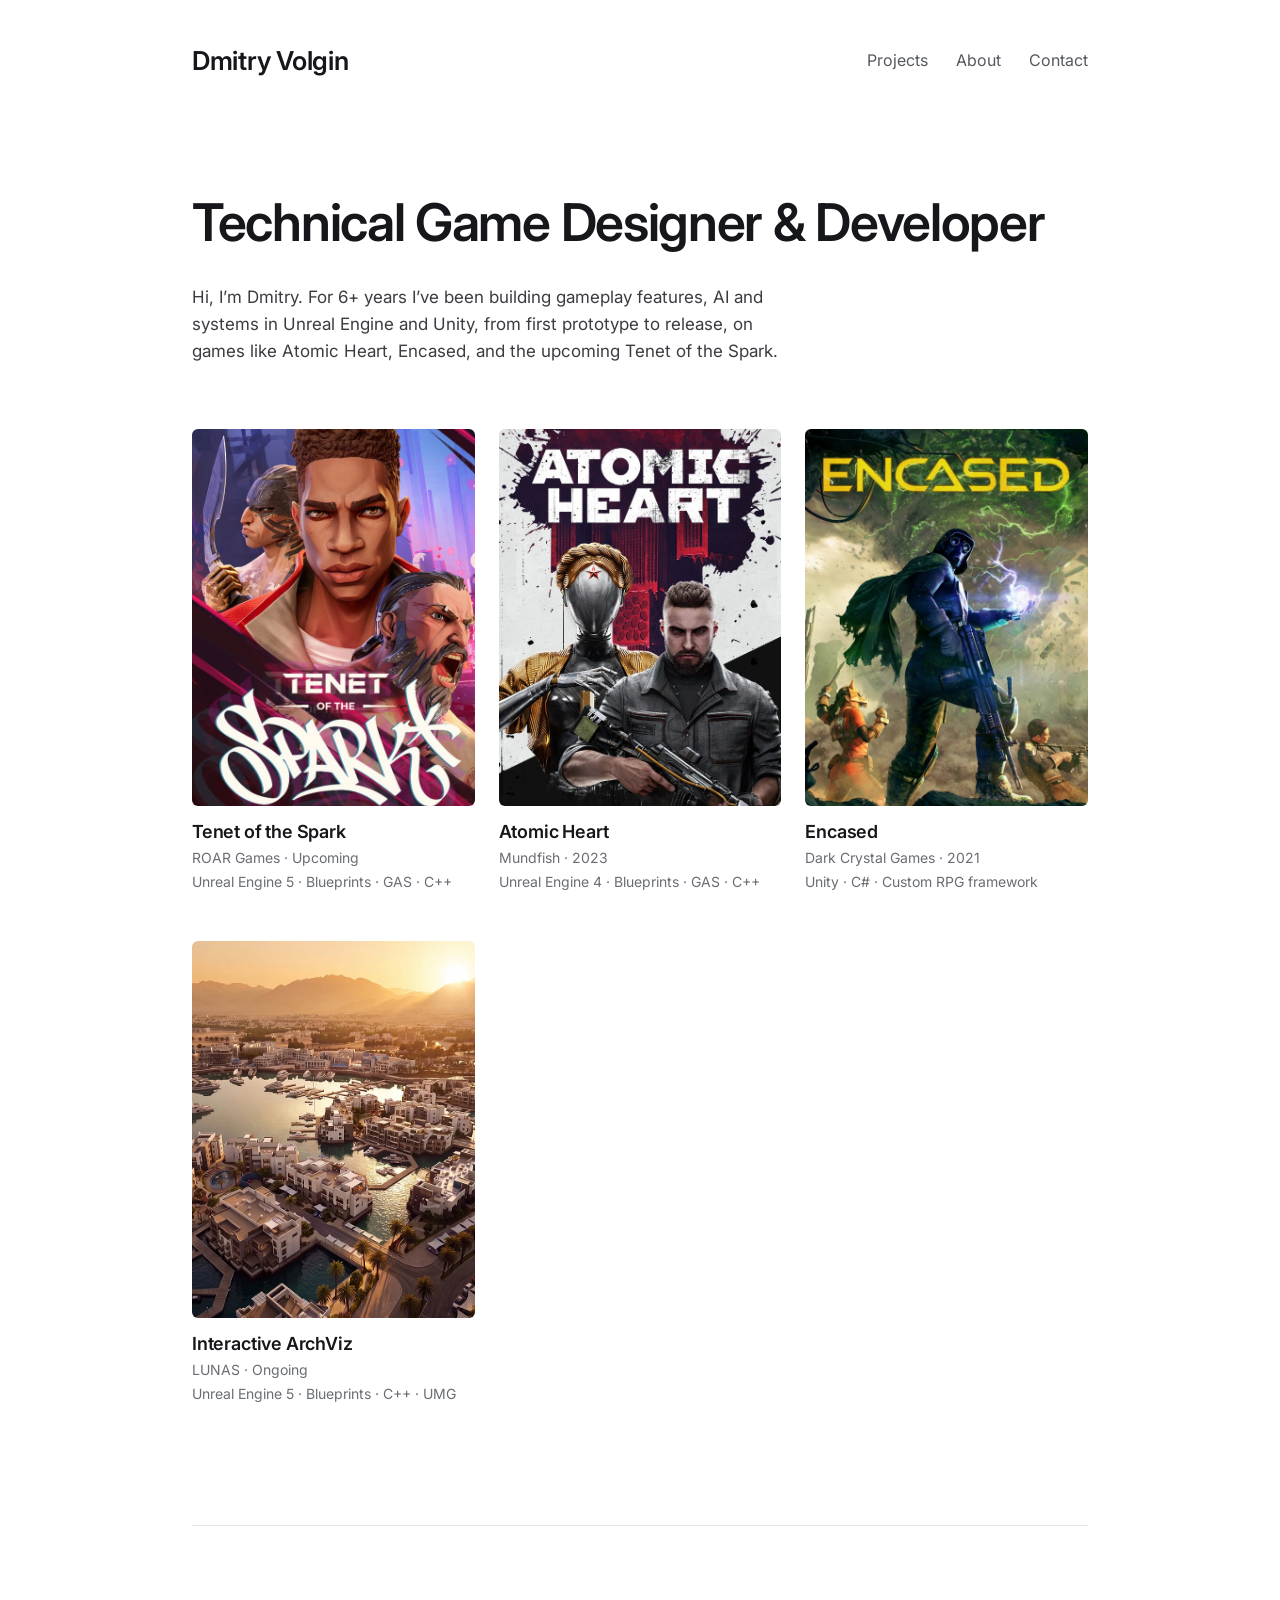
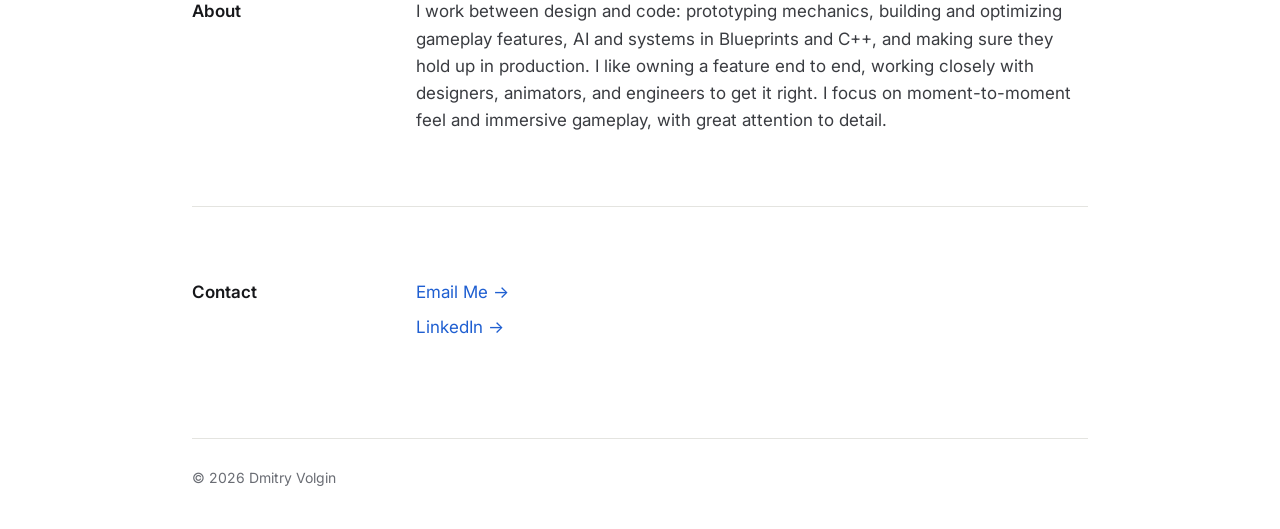
==== commit c8919f09: "Larger site name in header; mention UMG UI on ArchViz page Co-Authored-By: Claude Opus 5.5 <noreply@" ====
--- a/index.html
+++ b/index.html
@@ -12,8 +12,8 @@
   <link rel="preconnect" href="https://fonts.googleapis.com">
   <link rel="preconnect" href="https://fonts.gstatic.com" crossorigin>
   <link rel="stylesheet" href="https://fonts.googleapis.com/css2?family=Inter:wght@400;500;600&display=swap">
-  <link rel="stylesheet" href="assets/style.css?v=6">
-  <script defer src="https://cloud.umami.is/script.js" data-website-id="734f66b2-72e3-453f-8a4b-711d15af3ee4"></script>
+  <link rel="stylesheet" href="assets/style.css?v=8">
+  <script defer src="https://cloud.umami.is/script.js" data-domains="dmitryvolgin.github.io" data-website-id="734f66b2-72e3-453f-8a4b-711d15af3ee4"></script>
 </head>
 <body>
   <div class="container">
@@ -89,5 +89,6 @@
       <span>© 2026 Dmitry Volgin</span>
     </footer>
   </div>
+  <script src="assets/site.js?v=6"></script>
 </body>
 </html>
--- a/assets/style.css
+++ b/assets/style.css
@@ -38,7 +38,7 @@
   padding: 40px 0 0;
   display: flex; flex-wrap: wrap; justify-content: space-between; align-items: center; gap: 16px;
 }
-.brand { font-weight: 600; font-size: 17px; }
+.brand { font-weight: 600; font-size: 26px; letter-spacing: -0.01em; }
 .nav { display: flex; flex-wrap: wrap; gap: 28px; font-size: 16px; }
 .nav a { color: var(--nav); }
 
